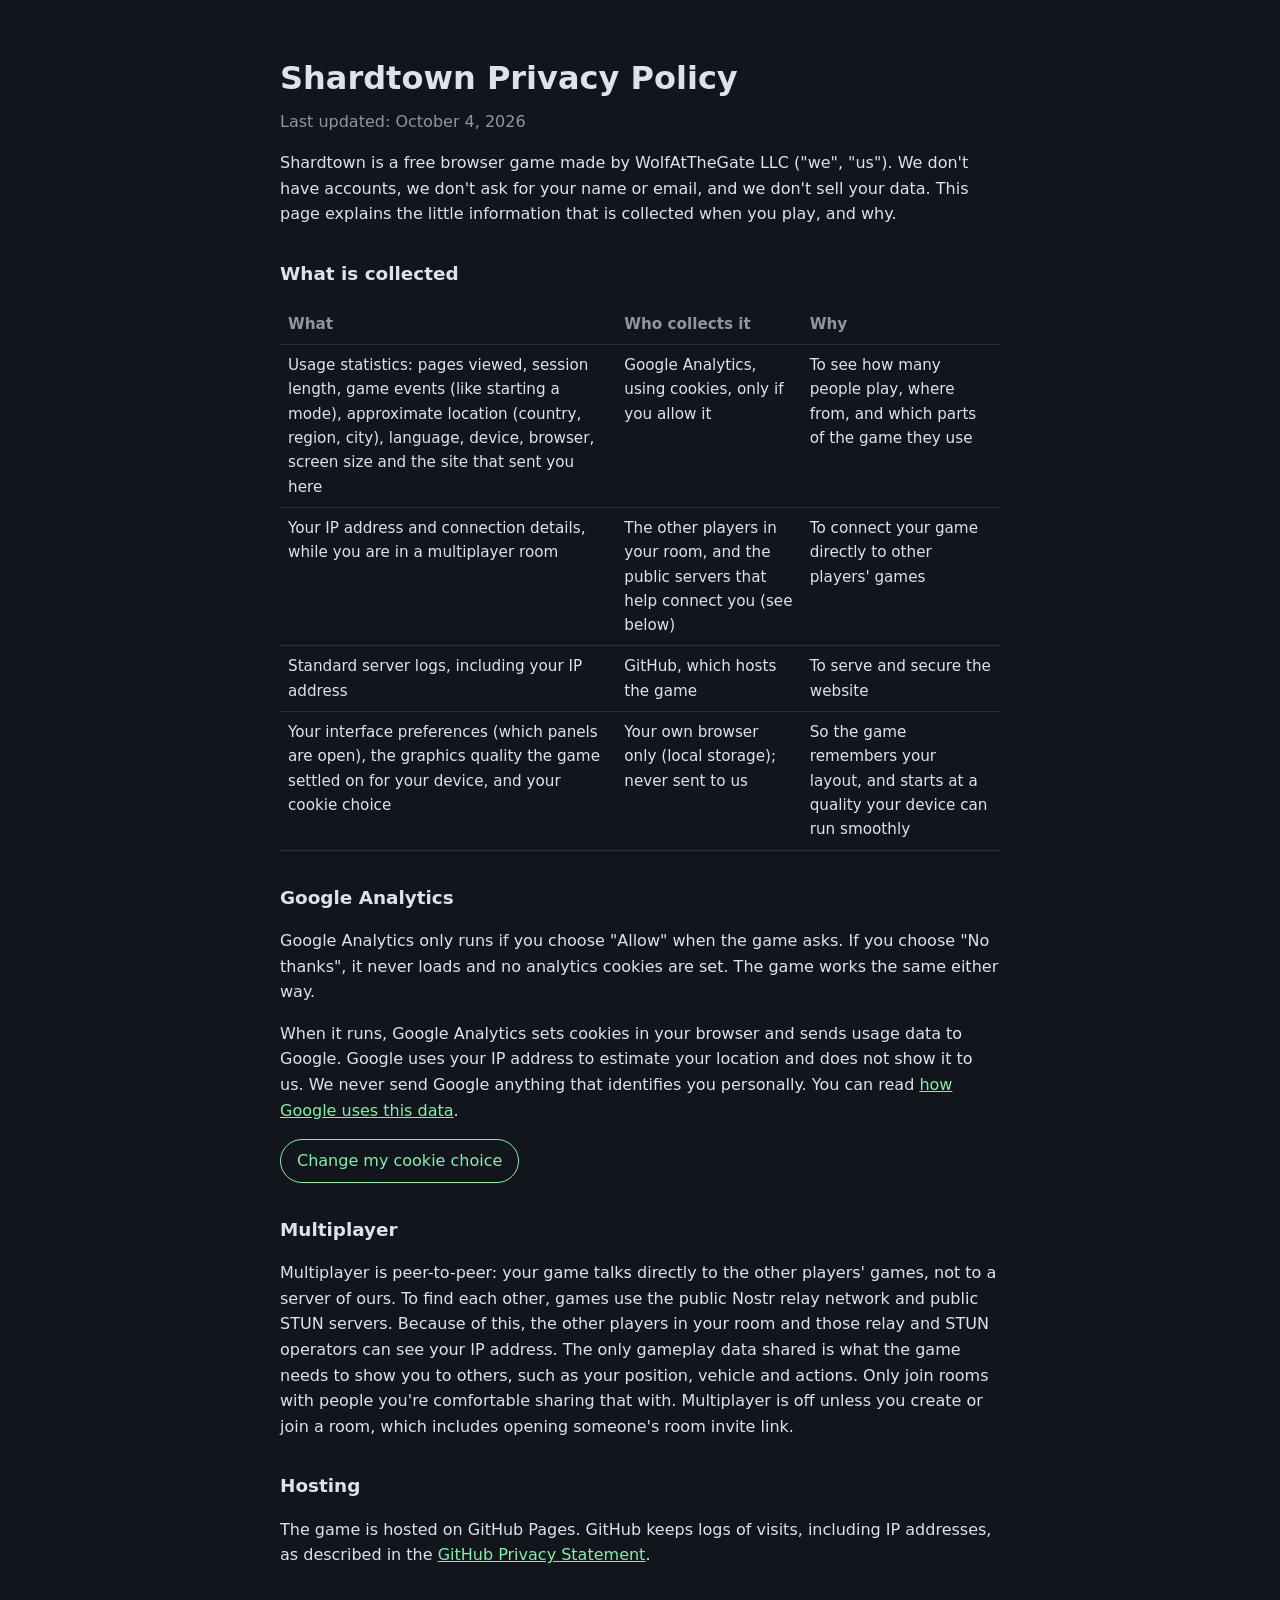
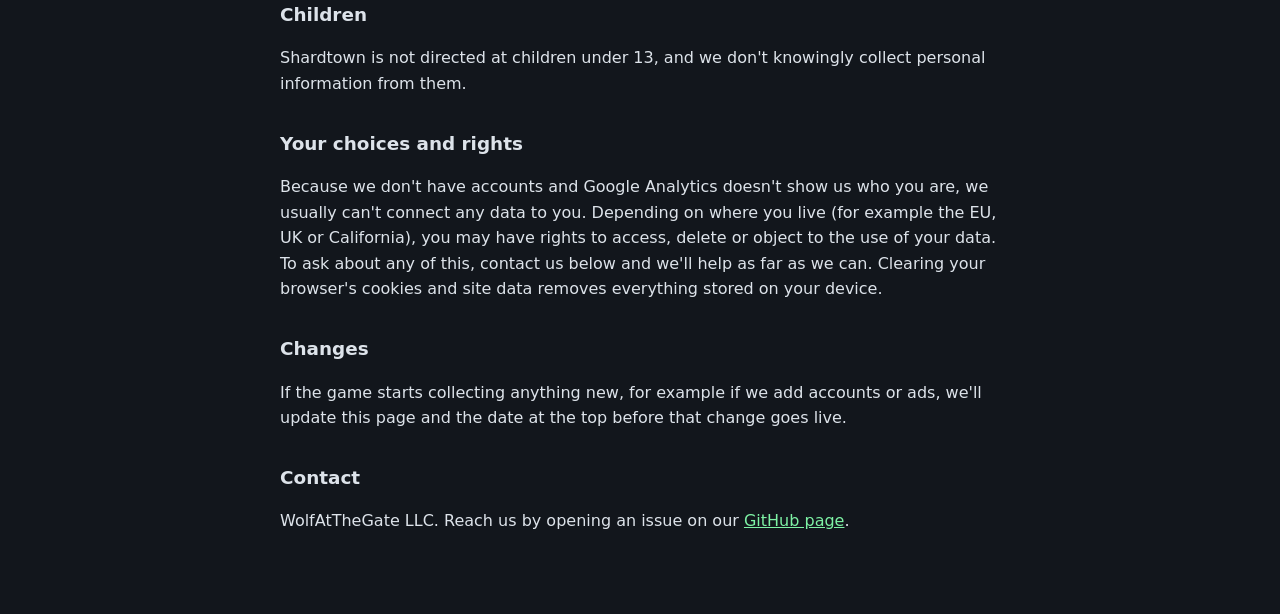
==== privacy.html @ 72dd1eb8 "Build 3313932 from wolfatthegate/poly-city-source" ====
<!doctype html>
<html lang="en">
  <head>
    <meta charset="UTF-8" />
    <meta name="viewport" content="width=device-width, initial-scale=1.0" />
    <title>Shardtown Privacy Policy</title>
    <!-- Static page, served as-is from public/ next to the game. Keep it in
         step with what the build actually collects: if analytics, storage or
         networking change (core/Analytics.js, ui/Panels.js, net/Network.js),
         this page and its "Last updated" date change with them. -->
    <style>
      :root {
        --bg: #12161c;
        --fg: #dde3ea;
        --muted: #8c97a4;
        --accent: #7ef2a5;
      }
      body {
        margin: 0;
        background: var(--bg);
        color: var(--fg);
        font: 16px/1.6 system-ui, -apple-system, 'Segoe UI', sans-serif;
      }
      main {
        max-width: 720px;
        margin: 0 auto;
        padding: 32px 16px 64px;
      }
      h1 {
        margin-bottom: 4px;
      }
      h2 {
        margin-top: 32px;
        font-size: 1.15rem;
      }
      .updated {
        color: var(--muted);
        margin-top: 0;
      }
      a {
        color: var(--accent);
      }
      table {
        width: 100%;
        border-collapse: collapse;
        font-size: 0.95rem;
      }
      th,
      td {
        text-align: left;
        vertical-align: top;
        padding: 8px;
        border-bottom: 1px solid #2a323c;
      }
      th {
        color: var(--muted);
        font-weight: 600;
      }
      button {
        cursor: pointer;
        border: 1px solid var(--accent);
        border-radius: 999px;
        padding: 8px 16px;
        font: inherit;
        color: var(--accent);
        background: transparent;
        margin-right: 8px;
      }
    </style>
  </head>
  <body>
    <main>
      <h1>Shardtown Privacy Policy</h1>
      <p class="updated">Last updated: October 4, 2026</p>

      <p>
        Shardtown is a free browser game made by WolfAtTheGate LLC ("we", "us"). We don't have accounts,
        we don't ask for your name or email, and we don't sell your data. This page explains the little
        information that is collected when you play, and why.
      </p>

      <h2>What is collected</h2>
      <table>
        <tr>
          <th>What</th>
          <th>Who collects it</th>
          <th>Why</th>
        </tr>
        <tr>
          <td>
            Usage statistics: pages viewed, session length, game events (like starting a mode), approximate
            location (country, region, city), language, device, browser, screen size and the site that sent
            you here
          </td>
          <td>Google Analytics, using cookies, only if you allow it</td>
          <td>To see how many people play, where from, and which parts of the game they use</td>
        </tr>
        <tr>
          <td>Your IP address and connection details, while you are in a multiplayer room</td>
          <td>The other players in your room, and the public servers that help connect you (see below)</td>
          <td>To connect your game directly to other players' games</td>
        </tr>
        <tr>
          <td>Standard server logs, including your IP address</td>
          <td>GitHub, which hosts the game</td>
          <td>To serve and secure the website</td>
        </tr>
        <tr>
          <td>Your interface preferences (which panels are open), the graphics quality the game settled on for your device, and your cookie choice</td>
          <td>Your own browser only (local storage); never sent to us</td>
          <td>So the game remembers your layout, and starts at a quality your device can run smoothly</td>
        </tr>
      </table>

      <h2>Google Analytics</h2>
      <p>
        Google Analytics only runs if you choose "Allow" when the game asks. If you choose "No thanks", it
        never loads and no analytics cookies are set. The game works the same either way.
      </p>
      <p>
        When it runs, Google Analytics sets cookies in your browser and sends usage data to Google. Google
        uses your IP address to estimate your location and does not show it to us. We never send Google
        anything that identifies you personally. You can read
        <a href="https://policies.google.com/technologies/partner-sites" target="_blank" rel="noopener noreferrer"
          >how Google uses this data</a
        >.
      </p>
      <p>
        <button id="reset-consent" type="button">Change my cookie choice</button>
        <span id="reset-consent-done" hidden>Done. The game will ask again next time you open it.</span>
      </p>

      <h2>Multiplayer</h2>
      <p>
        Multiplayer is peer-to-peer: your game talks directly to the other players' games, not to a server
        of ours. To find each other, games use the public Nostr relay network and public STUN servers.
        Because of this, the other players in your room and those relay and STUN operators can see your IP
        address. The only gameplay data shared is what the game needs to show you to others, such as your
        position, vehicle and actions. Only join rooms with people you're comfortable sharing that with.
        Multiplayer is off unless you create or join a room, which includes opening someone's room invite
        link.
      </p>

      <h2>Hosting</h2>
      <p>
        The game is hosted on GitHub Pages. GitHub keeps logs of visits, including IP addresses, as described
        in the
        <a
          href="https://docs.github.com/en/site-policy/privacy-policies/github-general-privacy-statement"
          target="_blank"
          rel="noopener noreferrer"
          >GitHub Privacy Statement</a
        >.
      </p>

      <h2>Children</h2>
      <p>
        Shardtown is not directed at children under 13, and we don't knowingly collect personal information
        from them.
      </p>

      <h2>Your choices and rights</h2>
      <p>
        Because we don't have accounts and Google Analytics doesn't show us who you are, we usually can't
        connect any data to you. Depending on where you live (for example the EU, UK or California), you may
        have rights to access, delete or object to the use of your data. To ask about any of this, contact us
        below and we'll help as far as we can. Clearing your browser's cookies and site data removes
        everything stored on your device.
      </p>

      <h2>Changes</h2>
      <p>
        If the game starts collecting anything new, for example if we add accounts or ads, we'll update this
        page and the date at the top before that change goes live.
      </p>

      <h2>Contact</h2>
      <p>
        WolfAtTheGate LLC. Reach us by opening an issue on our
        <a href="https://github.com/wolfatthegate/poly-city/issues" target="_blank" rel="noopener noreferrer"
          >GitHub page</a
        >.
      </p>
    </main>
    <script>
      // Same key as CONSENT_KEY in src/core/Analytics.js. Clearing it makes the
      // game ask again; analytics already loaded in an open tab stays until reload.
      document.getElementById('reset-consent').addEventListener('click', () => {
        try {
          localStorage.removeItem('shardtown.analyticsConsent.v1');
        } catch {}
        document.getElementById('reset-consent-done').hidden = false;
      });
    </script>
  </body>
</html>
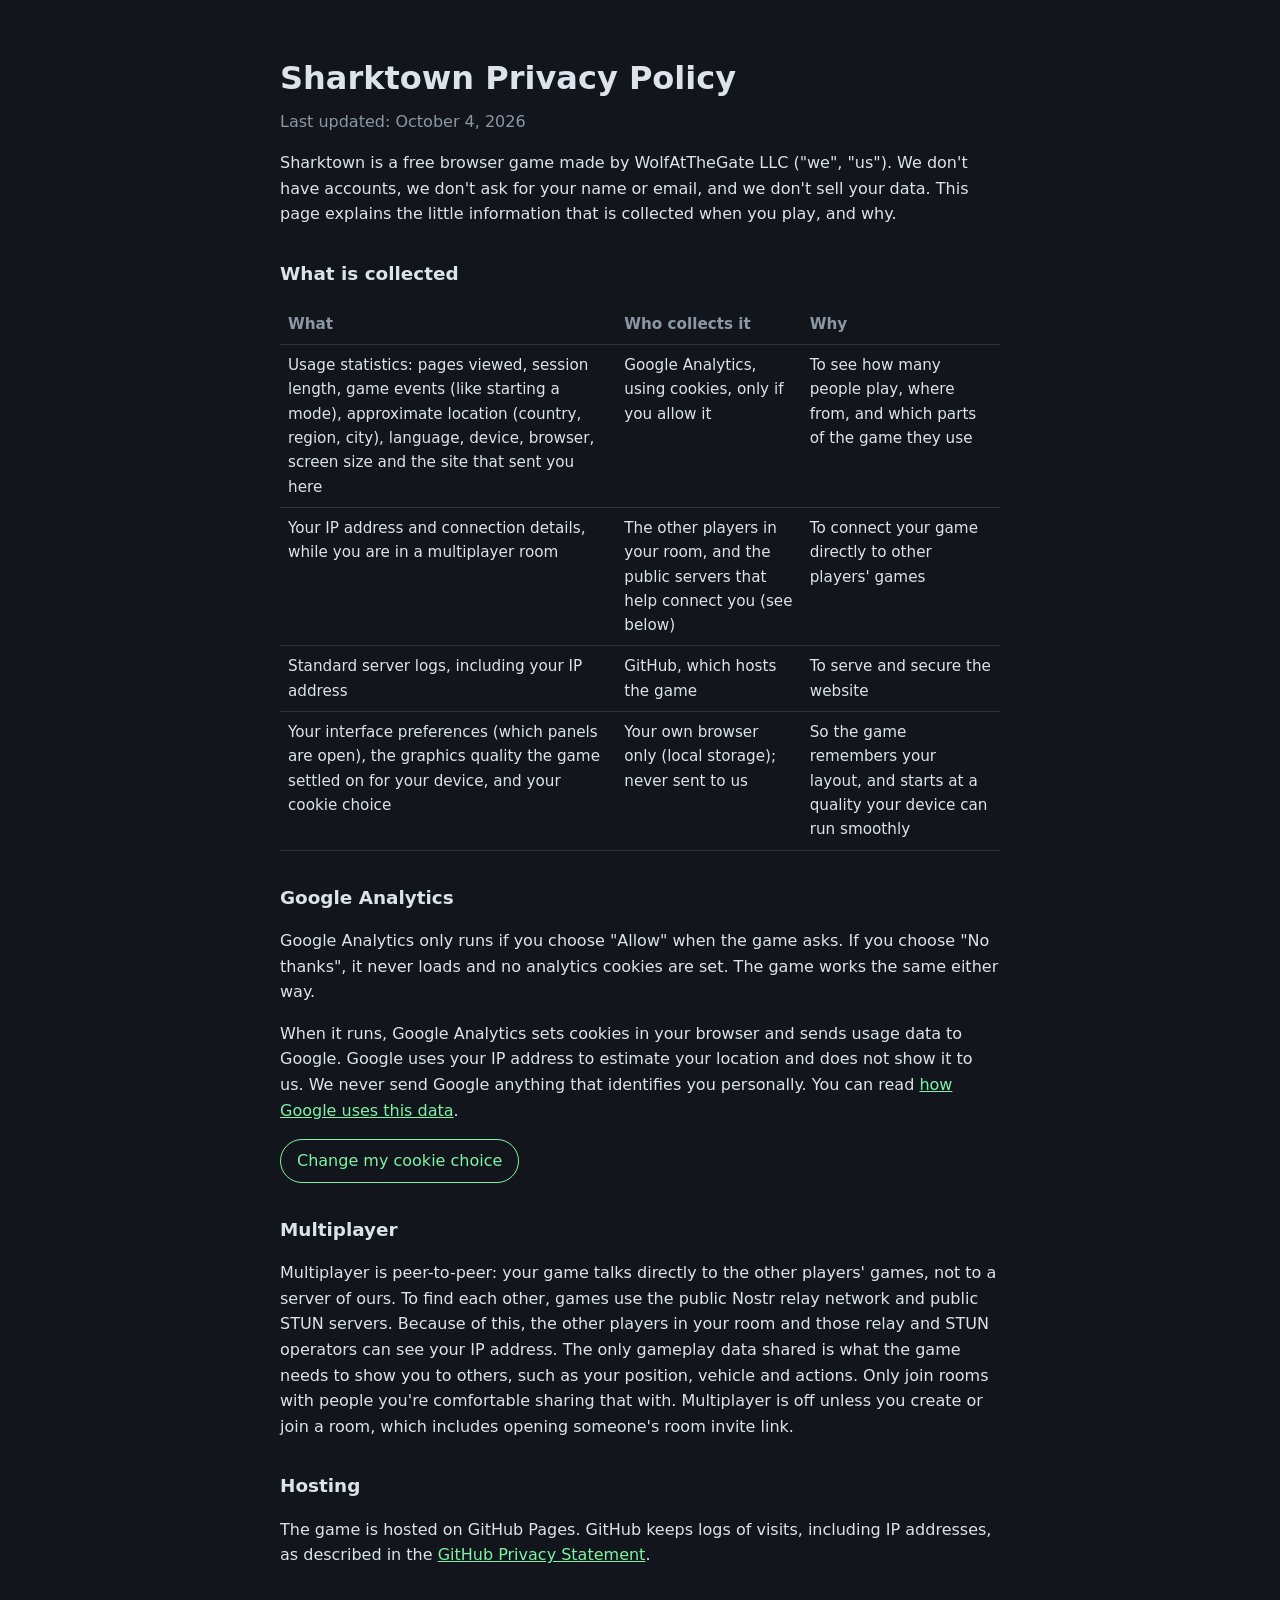
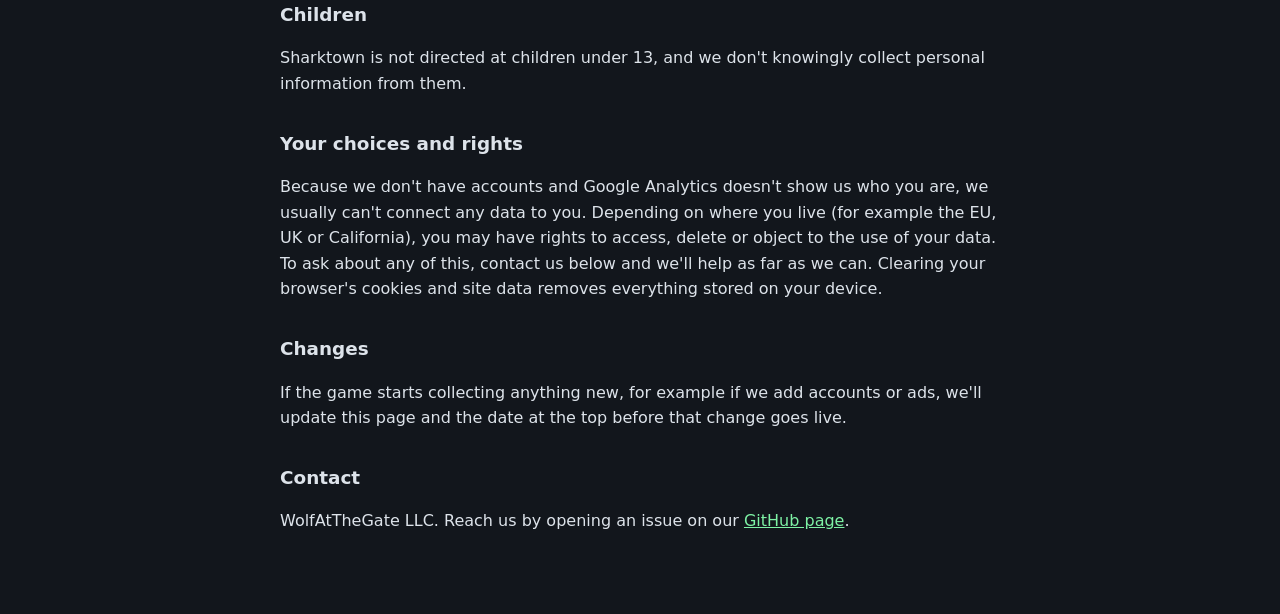
==== commit 3c4576bd: "Build b498c11 from wolfatthegate/sharktown-source" ====
--- a/privacy.html
+++ b/privacy.html
@@ -3,7 +3,7 @@
   <head>
     <meta charset="UTF-8" />
     <meta name="viewport" content="width=device-width, initial-scale=1.0" />
-    <title>Shardtown Privacy Policy</title>
+    <title>Sharktown Privacy Policy</title>
     <!-- Static page, served as-is from public/ next to the game. Keep it in
          step with what the build actually collects: if analytics, storage or
          networking change (core/Analytics.js, ui/Panels.js, net/Network.js),
@@ -70,11 +70,11 @@
   </head>
   <body>
     <main>
-      <h1>Shardtown Privacy Policy</h1>
+      <h1>Sharktown Privacy Policy</h1>
       <p class="updated">Last updated: October 4, 2026</p>
 
       <p>
-        Shardtown is a free browser game made by WolfAtTheGate LLC ("we", "us"). We don't have accounts,
+        Sharktown is a free browser game made by WolfAtTheGate LLC ("we", "us"). We don't have accounts,
         we don't ask for your name or email, and we don't sell your data. This page explains the little
         information that is collected when you play, and why.
       </p>
@@ -155,7 +155,7 @@
 
       <h2>Children</h2>
       <p>
-        Shardtown is not directed at children under 13, and we don't knowingly collect personal information
+        Sharktown is not directed at children under 13, and we don't knowingly collect personal information
         from them.
       </p>
 
